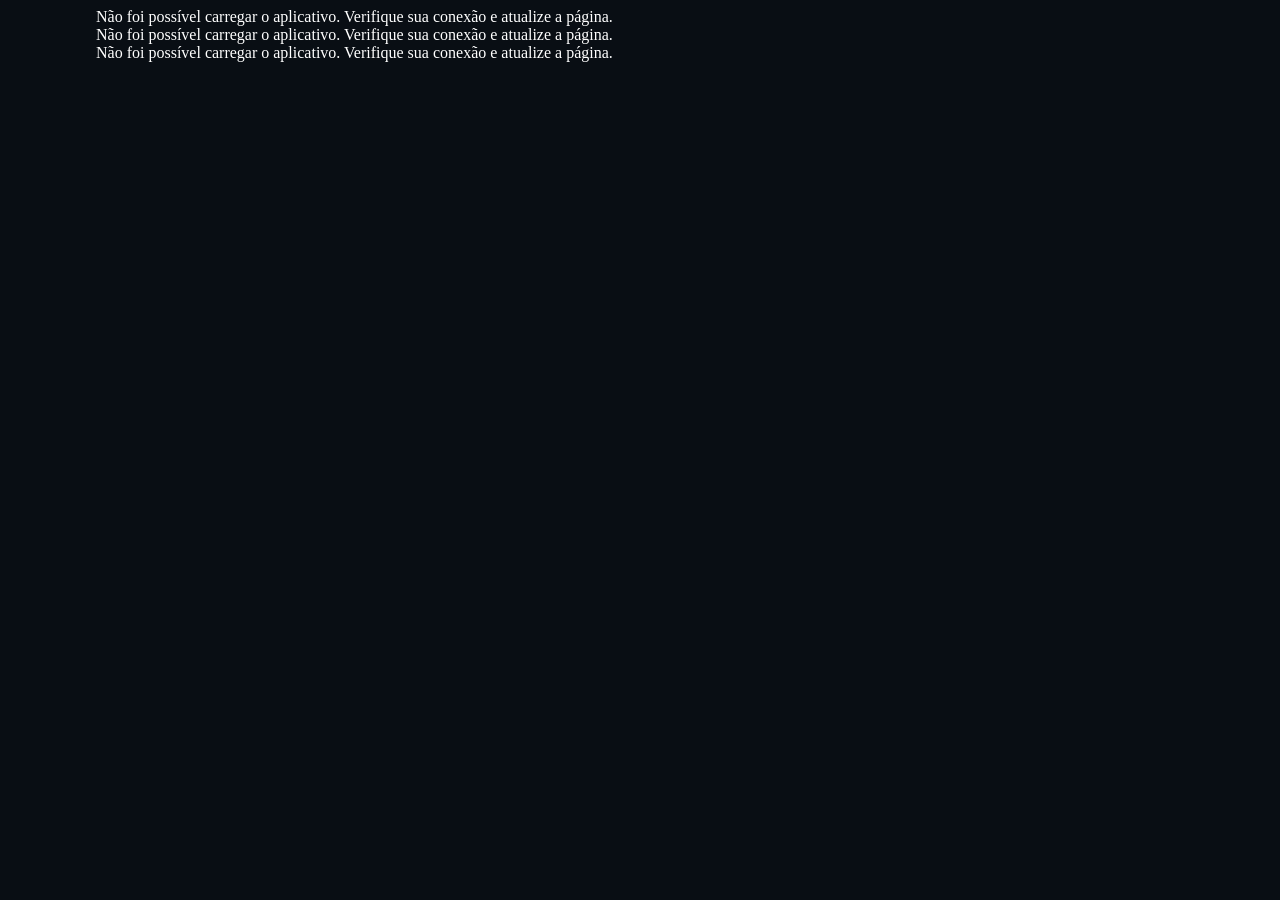
==== index.html @ ee55ecac "Torna opaca a barra de status do iOS" ====
<!doctype html>
<html lang="pt-BR">
<head>
<meta charset="utf-8">
<meta name="viewport" content="width=device-width,initial-scale=1,viewport-fit=cover">
<meta name="theme-color" content="#090e14">
<meta name="app-version" content="2.15.5">
<meta name="apple-mobile-web-app-capable" content="yes">
<meta name="apple-mobile-web-app-title" content="Meu dinheiro">
<meta name="apple-mobile-web-app-status-bar-style" content="black">
<meta name="mobile-web-app-capable" content="yes">
<link rel="manifest" href="./manifest.webmanifest">
<link rel="apple-touch-icon" sizes="180x180" href="./assets/app-icon.png">
<link rel="icon" type="image/png" sizes="180x180" href="./assets/app-icon.png">
<title>Meu dinheiro</title>
<link rel="stylesheet" href="./appearance.css?v=2.9.35">
<link rel="stylesheet" href="./manual-light-theme.css?v=2.9.27" id="manualLightTheme" disabled>
<link rel="stylesheet" href="./navigation.css?v=2.9.27">
<link rel="stylesheet" href="./mobile-navigation.css?v=2.9.30">

</head>
<body>

<header class="shell" id="appHeader"></header>

<main class="shell">
 <div class="banner" id="banner" hidden></div>

 <section class="view active" id="overview"></section>

 <section class="view" id="income"></section>

 <section class="view" id="transactions"></section>

 <div id="settingsProfile"></div>
</main>

<div class="update-installing-overlay" id="updateInstallingOverlay" hidden>
 <div class="update-installing-card">
  <span class="update-wallet-animation" aria-hidden="true">
   <svg viewBox="0 0 112 76" role="presentation">
    <defs><linearGradient id="walletBlue" x1="0" y1="0" x2="1" y2="1"><stop offset="0" stop-color="#347db9"/><stop offset="1" stop-color="#1c4268"/></linearGradient></defs>
    <path class="wallet-shadow" d="M16 27h76a8 8 0 0 1 8 8v25a8 8 0 0 1-8 8H20a8 8 0 0 1-8-8V35a8 8 0 0 1 4-8Z"/>
    <path class="wallet-body" d="M15 27.5h76a8 8 0 0 1 8 8v24a8 8 0 0 1-8 8H20a8 8 0 0 1-8-8v-24a8 8 0 0 1 3-8Z"/>
    <path class="wallet-flap" d="M14 31V21a7 7 0 0 1 7-7h59a7 7 0 0 1 7 7v6"/>
    <path class="wallet-pocket" d="M73 38h27v19H73a7 7 0 0 1-7-7v-5a7 7 0 0 1 7-7Z"/>
    <circle class="wallet-button" cx="80" cy="47.5" r="3"/>
    <g class="wallet-bill">
     <rect x="30" y="5" width="43" height="25" rx="4"/>
     <path d="M36 10h31M36 25h31"/>
     <circle cx="51.5" cy="17.5" r="6"/>
     <path d="M50 14.5c3-1 5 1 3 3-1 1-4 1-4 3 0 2 3 3 5 1"/>
    </g>
    <g class="wallet-coin"><circle cx="89" cy="13" r="8"/><path d="M87 10.5c3-1 5 1 3 3-1 1-4 1-4 3 0 2 3 2 5 1"/></g>
   </svg>
  </span>
  <strong id="updateInstallingTitle">Baixando atualização</strong>
  <p id="updateInstallingText">Preparando os arquivos da nova versão…</p>
  <div class="update-progress" role="progressbar" aria-label="Progresso da atualização" aria-valuemin="0" aria-valuemax="100" aria-valuenow="0">
   <span class="update-progress-fill" id="updateProgressFill"></span>
  </div>
  <div class="update-progress-meta"><span id="updateProgressLabel">Aguarde um instante</span><strong id="updateProgressPercent">0%</strong></div>
 </div>
</div>

<div class="update-overlay" id="updateOverlay" hidden>
 <section class="update-card" role="dialog" aria-modal="true" aria-labelledby="updateTitle" aria-describedby="updateDescription">
  <div class="update-card-top">
   <span class="update-status-pill"><i></i> Nova versão disponível</span>
   <span class="update-version-mark" aria-hidden="true">
    <svg viewBox="0 0 24 24" fill="none"><path d="M12 3v12m0 0 4-4m-4 4-4-4M5 17v3h14v-3" stroke="currentColor" stroke-width="1.8" stroke-linecap="round" stroke-linejoin="round"/></svg>
   </span>
  </div>
  <div class="update-card-copy">
   <h2 id="updateTitle">Tem novidade no Meu dinheiro!</h2>
   <p id="updateDescription">Uma nova versão está pronta para instalação.</p>
  </div>
  <div class="update-version-comparison">
   <div><small>Versão atual</small><strong id="updateCurrentVersion">v2.9.31</strong></div>
   <span aria-hidden="true">→</span>
   <div><small>Nova versão</small><strong id="updateNewVersion">v2.9.31</strong></div>
  </div>
  <div class="update-release-notes" id="updateReleaseNotes" aria-label="Novidades desta versão"></div>
  <button class="primary update-now-button" id="updateNowBtn" type="button">Atualizar agora</button>
  <button class="update-later-button" id="updateLaterBtn" type="button">Depois</button>
  <small class="update-data-note">Seus lançamentos e configurações serão preservados.</small>
 </section>
</div>

<div class="toast" id="toast" role="status"></div>

<div class="app-dialog-overlay" id="appDialogOverlay" hidden>
 <section class="app-dialog" role="dialog" aria-modal="true" aria-labelledby="appDialogTitle" aria-describedby="appDialogMessage">
  <h2 id="appDialogTitle">Aviso</h2>
  <p id="appDialogMessage"></p>
  <div class="app-dialog-actions" id="appDialogActions"></div>
 </section>
</div>


<script src="https://cdn.jsdelivr.net/npm/gsap@3.13.0/dist/gsap.min.js"></script>
<script>
(async function loadOverviewProfile(){
 const mobile=window.matchMedia('(max-width:979px), (hover:none) and (pointer:coarse)').matches;
 const profile=mobile?'mobile':'desktop';
 const overview=document.getElementById('overview');
 const headerTarget=document.getElementById('appHeader');
 const income=document.getElementById('income');
 const transactions=document.getElementById('transactions');
 try{
  const versionResponse=await fetch('./version.json?profile='+Date.now(),{cache:'no-store'});
  if(!versionResponse.ok)throw new Error('Não foi possível consultar as versões do aplicativo.');
  const release=await versionResponse.json();
  const indexVersion=document.querySelector('meta[name="app-version"]')?.content||'0.0.0';
  if(release.ready!==true||release.version!==indexVersion)throw new Error('As versões compartilhadas ainda estão sendo publicadas.');
  const sharedVersion=release.version;
  const profileVersion=release[profile]||sharedVersion;
  window.__overviewProfile=profile;
  window.__overviewVersion=profileVersion;
  const response=await fetch('./overview-'+profile+'.html?v='+encodeURIComponent(profileVersion),{cache:'no-store'});
  if(!response.ok)throw new Error('Não foi possível carregar as telas do perfil.');
  const profileHtml=await response.text();
  const overviewVersion=profileHtml.match(/<!--\s*overview-version:\s*([0-9.]+)\s*-->/i)?.[1]||'';
  if(overviewVersion!==profileVersion)throw new Error('A versão do HTML do perfil ainda está sendo publicada.');
  const profileTemplate=document.createElement('template');
  profileTemplate.innerHTML=profileHtml;
  const navigationFragment=profileTemplate.content.querySelector('[data-navigation-profile]');
  const headerFragment=profileTemplate.content.querySelector('[data-header-profile]');
  const overviewFragment=profileTemplate.content.querySelector('[data-overview]');
  const incomeFragment=profileTemplate.content.querySelector('[data-income-profile]');
  const settingsFragment=profileTemplate.content.querySelector('[data-settings-profile]');
  const transactionsFragment=profileTemplate.content.querySelector('[data-transactions-profile]');
  const entryFragment=profileTemplate.content.querySelector('[data-entry-profile]');
  const paymentScannerFragment=profileTemplate.content.querySelector('[data-payment-scanner-profile]');
  const settingsTarget=document.getElementById('settingsProfile');
  if(!navigationFragment||!headerFragment||!headerTarget||!overviewFragment||!incomeFragment||!settingsFragment||!transactionsFragment||!entryFragment||(profile==='mobile'&&!paymentScannerFragment)||(profile==='desktop'&&paymentScannerFragment)||!settingsTarget||!transactions)throw new Error('A estrutura das telas do perfil está incompleta.');
  document.body.insertAdjacentHTML('afterbegin',navigationFragment.innerHTML);
  headerTarget.innerHTML=headerFragment.innerHTML;
  overview.innerHTML=overviewFragment.outerHTML;
  income.innerHTML=incomeFragment.innerHTML;
  const profileTransactions=transactionsFragment.querySelector('#transactions');
  if(!profileTransactions)throw new Error('A tela de Despesas do perfil está incompleta.');
  transactions.innerHTML=profileTransactions.innerHTML;
  settingsTarget.replaceWith(...settingsFragment.childNodes);
  document.body.insertAdjacentHTML('beforeend',entryFragment.innerHTML);
  if(paymentScannerFragment)document.body.insertAdjacentHTML('beforeend',paymentScannerFragment.innerHTML);
  const stylesheet=document.createElement('link');
  stylesheet.rel='stylesheet';
  stylesheet.href='./overview-'+profile+'.css?v='+encodeURIComponent(profileVersion);
  await new Promise((resolve,reject)=>{
   stylesheet.onload=resolve;
   stylesheet.onerror=()=>reject(new Error('Não foi possível carregar o estilo do perfil.'));
   document.head.appendChild(stylesheet);
  });
  const navigationScript=document.createElement('script');
  navigationScript.src=profile==='mobile'?'./mobile-navigation.js?v='+encodeURIComponent(sharedVersion):'./navigation.js?v='+encodeURIComponent(sharedVersion);
  await new Promise((resolve,reject)=>{
   navigationScript.onload=resolve;
   navigationScript.onerror=()=>reject(new Error('Não foi possível iniciar a navegação do perfil.'));
   document.body.appendChild(navigationScript);
  });
  const profileQuery=window.matchMedia('(max-width:979px), (hover:none) and (pointer:coarse)');
  const reloadOnProfileChange=()=>{if(profileQuery.matches!==(profile==='mobile'))window.location.reload();};
  if(profileQuery.addEventListener)profileQuery.addEventListener('change',reloadOnProfileChange);
  else if(profileQuery.addListener)profileQuery.addListener(reloadOnProfileChange);
  const app=document.createElement('script');
  app.src='./app.js?v='+encodeURIComponent(sharedVersion);
  app.onerror=()=>{
   overview.textContent='Não foi possível iniciar o aplicativo. Atualize a página.';
   income.textContent='Não foi possível iniciar o aplicativo. Atualize a página.';
   transactions.textContent='Não foi possível iniciar o aplicativo. Atualize a página.';
  };
  document.body.appendChild(app);
 }catch(error){
  console.error(error);
  overview.textContent='Não foi possível carregar o aplicativo. Verifique sua conexão e atualize a página.';
  income.textContent='Não foi possível carregar o aplicativo. Verifique sua conexão e atualize a página.';
  transactions.textContent='Não foi possível carregar o aplicativo. Verifique sua conexão e atualize a página.';
 }
})();
</script>
</body>
</html>
---- appearance.css ----
/* Identidade visual global: variáveis, reset e recursos compartilhados. */
:root
{
 color-scheme:light dark;
 --bg:#f2f2f7;--card:#fff;--ink:#000;--mut:#8a8a8e;
 --sep:#e5e5ea;--fill:#e9e9ee;--segon:#fff;
 --blue:#007aff;--green:#34c759;--red:#ff3b30;
 --shadow:0 1px 2px rgba(0,0,0,.04),0 8px 28px rgba(0,0,0,.05);--mobile-nav-surface:#e9eff6
}
@media(prefers-color-scheme:dark){:root
{
  --bg:#000;--card:#1c1c1e;--ink:#fff;--mut:#98989f;
  --sep:#38383a;--fill:#2c2c2e;--segon:#636366;
  --blue:#0a84ff;--green:#30d158;--red:#ff453a;--shadow:none;--mobile-nav-surface:#252f3d
 }
}
:root[data-theme="dark"]
{
 color-scheme:dark;
 --bg:#000;--card:#1c1c1e;--ink:#fff;--mut:#98989f;
 --sep:#38383a;--fill:#2c2c2e;--segon:#636366;
 --blue:#0a84ff;--green:#30d158;--red:#ff453a;--shadow:none;--mobile-nav-surface:#252f3d
}
*
{box-sizing:border-box;-webkit-tap-highlight-color:transparent}
[hidden]
{display:none!important}
button,input
{font:inherit;color:inherit}
button
{cursor:pointer;border:0;background:none;padding:0}

@keyframes appear{from{opacity:.5;transform:translateY(4px)}to{opacity:1;transform:none}}:root
{
 color-scheme:dark;
 --bg:#090e14;
 --card:#121b26;
 --ink:#f3f7fc;
 --mut:#91a0b1;
 --sep:rgba(165,188,214,.13);
 --fill:#182432;
 --segon:#263649;
 --blue:#63aaff;
 --green:#43d6a0;
 --red:#ff727b;
 --gold:#f3bd5b;
 --shadow:0 16px 42px rgba(0,0,0,.25);
}
html
{background:var(--bg);scroll-behavior:smooth}
:root
{
 --safe-area-top:env(safe-area-inset-top,0px);
 --safe-area-right:env(safe-area-inset-right,0px);
 --safe-area-bottom:env(safe-area-inset-bottom,0px);
 --safe-area-left:env(safe-area-inset-left,0px);
}

@keyframes update-card-in{from{opacity:0;transform:translateY(12px) scale(.985)}to{opacity:1;transform:translateY(0) scale(1)}
}
@keyframes wallet-bill-move{0%, 100%{transform:translate(0,0) rotate(-3deg)}45%{transform:translate(9px,8px) rotate(5deg)}70%{transform:translate(3px,3px) rotate(0)}}
@keyframes wallet-coin-bounce{0%, 100%{transform:translateY(0) rotate(0)}45%{transform:translateY(-5px) rotate(16deg)}70%{transform:translateY(1px) rotate(-8deg)}}@media (prefers-color-scheme: light){:root[data-theme="system"]
{
  color-scheme:light;
  --bg:#f3f6fa;--card:#ffffff;--ink:#172334;--mut:#68788b;
  --sep:rgba(48,70,96,.14);--fill:#e8edf3;--segon:#ffffff;
  --blue:#176fc1;--green:#16865f;--red:#d83e4d;--gold:#a96b08;
  --shadow:0 12px 30px rgba(31,55,82,.09);
 }
:root[data-theme="system"]
{background:var(--bg)}
}
@keyframes status-sync-spin{to{transform:rotate(360deg)}}@keyframes refresh-button-spin{to{transform:rotate(360deg)}}
@keyframes expensesSheetRise{
 from{transform:translateY(100%);opacity:.82}
 to{transform:translateY(0);opacity:1}
}
---- manual-light-theme.css ----
:root{
  color-scheme:light;
  --bg:#f3f6fa;--card:#ffffff;--ink:#172334;--mut:#68788b;
  --sep:rgba(48,70,96,.14);--fill:#e8edf3;--segon:#ffffff;
  --blue:#176fc1;--green:#16865f;--red:#d83e4d;--gold:#a96b08;
  --shadow:0 12px 30px rgba(31,55,82,.09);
 }html{background:var(--bg)}body{background:radial-gradient(ellipse at 14% -8%,rgba(47,111,183,.08),transparent 38rem),radial-gradient(ellipse at 94% 5%,rgba(48,112,135,.045),transparent 30rem),var(--bg);color:var(--ink)}.status{background:rgba(30,65,100,.035)}.icon{background:#e7eff8;color:#176fc1}.card, .analytics-card, .overview-essentials .analytics-card{background:linear-gradient(145deg,#fff,#f9fbfd);border-color:rgba(48,70,96,.12);box-shadow:var(--shadow)}.months{background:rgba(255,255,255,.72);border-color:var(--sep)}.months button{background:#e8eff7;color:#176fc1}.summary{background:radial-gradient(circle at 93% 5%,rgba(82,157,240,.12),transparent 16rem),linear-gradient(135deg,#e7f2ff 0%,#dceafa 54%,#eaf2fb 100%);border-color:rgba(66,132,199,.24);box-shadow:0 14px 34px rgba(37,83,130,.12),inset 0 1px rgba(255,255,255,.8)}.eyebrow{color:#3979b7}.summary-topline small{color:#526d89}.balance-period{background:rgba(255,255,255,.58);border-color:rgba(75,124,173,.2);color:#45617e;box-shadow:inset 0 1px rgba(255,255,255,.8),0 4px 14px rgba(40,76,113,.06)}.calendar-mark{color:#397bb9;background:rgba(255,255,255,.65);border-color:rgba(75,124,173,.18)}.balance-period-text small{color:#6484a5}.balance-period-text strong{color:#294866}#balance{color:#173653;text-shadow:none}#balance.neg{color:#c43c4b}.balance-caption, .trio small{color:#607b98}.trio{border-color:rgba(62,105,148,.2)}.quick-row span, .month-note{color:#687b90}.seg{background:#e8edf3;border-color:rgba(48,70,96,.12)}.seg button{color:#62758a}.seg button.on{color:#1e4e7d;background:#fff;box-shadow:inset 0 0 0 1px rgba(45,87,130,.1),0 2px 7px rgba(31,55,82,.1)}.category-pill{background:#e9f0f7;color:#536d87}#expenseCategory option{background:#fff;color:#172334}.transaction-count strong{color:#203b58}.transaction-count span{color:#718196}.priority-count{background:rgba(195,133,31,.08);border-color:rgba(169,107,8,.2);color:#94600c}.row{background:linear-gradient(110deg,#fff,#f8fafc);border-color:rgba(48,70,96,.13);box-shadow:0 4px 13px rgba(31,55,82,.07)}.row.important{background:linear-gradient(105deg,rgba(255,239,208,.85),#fff 65%);border-color:rgba(169,107,8,.3)}.check{border-color:#9aa9b8;background:#fff}.t, .amt, .ranking-item-top>strong, .progress-values strong, .compare-label strong, .quick-indicators strong{color:#20364d}.row.done .t{color:#78899a}.s, .empty small, .analytics-empty, .history-month small{color:#718196}.amt{background:#edf2f7;border-color:rgba(48,70,96,.12)}.amt.pos{color:#147a57;background:rgba(22,134,95,.08);border-color:rgba(22,134,95,.18)}.empty{color:#65778b;border-color:rgba(48,70,96,.2);background:rgba(255,255,255,.72)}.banner{background:rgba(216,62,77,.08);border-color:rgba(216,62,77,.18);color:#b93645}.settings-card input{background:#f0f3f7;color:#172334;border-color:rgba(48,70,96,.16)}.settings-card input:focus{border-color:rgba(23,111,193,.55);box-shadow:0 0 0 3px rgba(23,111,193,.1)}.sheet{background:#f3f6fa;border-color:rgba(48,70,96,.14);box-shadow:0 -14px 44px rgba(31,55,82,.18)}.sheet-head h2{color:#20364d}.group{background:#fff;border-color:rgba(48,70,96,.13)}.cell input{color:#172334}.important-toggle{background:#fff4df;color:#87580c}.danger{background:#fff1f2;border-color:rgba(216,62,77,.18)}.toast{background:rgba(35,51,69,.96);color:#fff}.analytics-heading h3, .analytics-title-row h3, .overview-essentials .analytics-title-row h3{color:#20364d}.analytics-title-row>span, .overview-essentials .analytics-title-row>span{color:#73869b}.ranking-position{background:#e9f0f7;color:#52769a}.ranking-name{color:#52677e}.ranking-track, .progress-track, .compare-track{background:rgba(48,70,96,.1)}.progress-values small, .compare-label span, .quick-indicators span, .history-legend span{color:#6d8095}.quick-indicators>div{background:#f2f6fa;border-color:rgba(48,70,96,.1)}.monthly-history{border-color:rgba(48,70,96,.12)}.monthly-history::before{background:repeating-linear-gradient(to bottom,rgba(85,112,140,.13) 0,rgba(85,112,140,.13) 1px,transparent 1px,transparent 48px)}.history-month.current small{color:#294d70}.sidebar-brand-copy strong{color:#20364d}.sidebar-brand-copy small, .sidebar-footer{color:#71849a}.sidebar-footer{border-color:rgba(48,70,96,.12)}.transaction-search, #transactions .transaction-search{background:rgba(255,255,255,.96);border-color:rgba(48,105,160,.2);color:#5d7894;box-shadow:0 7px 20px rgba(31,55,82,.09)}.transaction-search>span, #transactions .transaction-search>span{color:#397dbb}.transaction-search input{color:#20364d}.transaction-search input::placeholder, #transactions .transaction-search input::placeholder{color:#8495a7}.transaction-search button{color:#617a94}.transaction-search button{background:rgba(48,70,96,.07)}.detail-filters button{background:#fff;border-color:rgba(48,70,96,.14);color:#63788e}.detail-filters button.active{color:#205b91;border-color:rgba(23,111,193,.25);background:rgba(23,111,193,.08)}.forecast-row span, .budget-input-label, .budget-feedback, .previous-month-main span, .previous-month-values small, .previous-month-note{color:#687e94}.forecast-row strong, .previous-month-values strong{color:#29435e}.forecast-final{background:rgba(52,130,204,.07);border-color:rgba(52,130,204,.15)}.forecast-final span{color:#526f8b}.budget-input-row{background:#f1f5f9;border-color:rgba(48,70,96,.14)}.budget-input-row>span, .budget-input-row input{color:#29435e}.budget-progress-track{background:rgba(48,70,96,.1)}.budget-local-note{color:#8494a5}.previous-month-values>div{background:#f1f5f9}.last-sync-line strong{color:#526b84}.balance-period-text strong{color:#294866}.income-month-summary{background:radial-gradient(circle at 100% 0,rgba(57,190,147,.09),transparent 19rem),linear-gradient(115deg,#e2f5ee,#e8f5f2 58%,#edf5f7);border-color:rgba(35,150,112,.2);box-shadow:0 10px 26px rgba(31,80,67,.08)}.income-summary-main small{color:#21845f}.income-summary-main>strong{color:#204b3e}.income-summary-main>span, .income-summary-side span{color:#648879}.income-summary-side strong{color:#315d4e}.income-summary-side>div:first-child strong, .income-list-total strong{color:#16865f}.income-list-total span{color:#718b82}.income-list .row{border-left-color:rgba(22,134,95,.28)}.delete-pending-note{background:rgba(216,62,77,.07);border-color:rgba(216,62,77,.2);color:#b93645}.danger.marked{color:#b93645;background:rgba(216,62,77,.08);border-color:rgba(216,62,77,.24)}.history-card{background:linear-gradient(145deg,#fff,#f8fafc)}.history-card .analytics-title-row>span{background:rgba(48,124,207,.06);border-color:rgba(48,124,207,.16);color:#52789e}.history-legend span{color:#6b8095}.history-legend i{box-shadow:0 0 0 3px rgba(48,70,96,.05)}.history-month.current small::after{background:#397fc0}.payment-scanner-card{background:#fff;color:#172334}.payment-scanner-head button{color:#176fc1}.payment-scanner-status{color:#536b84}.payment-scanner-hint{color:#71869a}.payment-code{background:#edf2f7;color:#172334}.document-item{background:rgba(48,70,96,.025)}.document-item a{color:#176fc1}.category-icon.cat-streaming{color:#7755b7}.category-icon.cat-fuel{color:#16865f}.category-icon.cat-market{color:#98600b}.category-icon.cat-food{color:#b65c32}.category-icon.cat-home{color:#2875b5}.category-icon.cat-health{color:#c04e70}.category-icon.cat-transport{color:#247d91}.category-icon.cat-education{color:#7751a8}.category-icon.cat-leisure{color:#946c13}.category-icon.cat-shopping{color:#ad4d83}.category-icon.cat-services{color:#526b84}.category-icon.cat-subscriptions{color:#4268b2}.category-icon.cat-taxes{color:#87602d}.category-icon.cat-other{color:#64778c}.category-icon.cat-income{color:#16865f}body{color:#172334}.sidebar-footer, .sidebar-brand-copy strong{color:#52677e}.sidebar-brand-copy small{color:#8493a3}#transactions .list .row, #income .income-list .row{color:#20364d!important;background:linear-gradient(110deg,#fff,#f8fafc)!important;border:1px solid rgba(48,70,96,.14)!important;box-shadow:0 4px 13px rgba(31,55,82,.07)!important}#transactions .list .row.important{background:linear-gradient(105deg,#fff5e5,#fff 72%)!important;border-color:rgba(169,107,8,.3)!important;border-left:3px solid #b77a16!important}#income .income-list .row.important{background:linear-gradient(105deg,#eaf8f1,#fff 72%)!important;border-left:3px solid #16865f!important}#transactions .list .row .t, #income .income-list .row .t{color:#20364d!important}#transactions .list .row .s, #income .income-list .row .s{color:#718196!important}#transactions .list .row .amt, #income .income-list .row .amt{color:#20364d!important;background:#edf2f7!important;border:1px solid rgba(48,70,96,.12)!important;border-radius:10px}#transactions .list .row .amt.pos, #income .income-list .row .amt.pos{color:#147a57!important;background:#eaf6ef!important;border-color:rgba(22,134,95,.18)!important}#transactions .list .row .check, #income .income-list .row .check{background:#fff!important;border-color:#9aa9b8!important}#transactions .list .row .check.on, #income .income-list .row .check.on{background:#16865f!important;border-color:#16865f!important}#transactions .filter-toggle{color:#35516d!important;background:#eaf0f6!important;border:1px solid rgba(48,70,96,.14)!important;box-shadow:0 2px 7px rgba(31,55,82,.06)!important}#transactions .filter-toggle .filter-toggle-icon, #transactions .filter-toggle .filter-chevron{color:#3979b7!important}#transactions .filter-summary{color:#718196!important}#transactions .advanced-filters{color:#344b63!important;background:#fff!important;border:1px solid rgba(48,70,96,.14)!important;box-shadow:0 8px 22px rgba(31,55,82,.07)!important}#transactions .advanced-filter-group>strong{color:#344b63!important}#transactions .advanced-filter-options button, #transactions .detail-filters button{color:#61758a!important;background:#f2f6fa!important;border:1px solid rgba(48,70,96,.13)!important}#transactions .advanced-filter-options button.active, #transactions .detail-filters button.active{color:#205b91!important;background:#e8f2fc!important;border-color:rgba(23,111,193,.28)!important}#transactions .important-filter-option{color:#94600c!important;background:#fff6e7!important;border-color:rgba(169,107,8,.2)!important}.category-icon{background:#edf2f7!important}.category-icon.cat-streaming{color:#7755b7!important;background:#f0eafd!important}.category-icon.cat-fuel{color:#16865f!important;background:#e8f6ef!important}.category-icon.cat-market{color:#98600b!important;background:#fff4df!important}.category-icon.cat-food{color:#b65c32!important;background:#fff0e8!important}.category-icon.cat-home{color:#2875b5!important;background:#eaf3fc!important}.category-icon.cat-health{color:#c04e70!important;background:#fcecf1!important}.category-icon.cat-transport{color:#247d91!important;background:#e8f5f7!important}.category-icon.cat-education{color:#7751a8!important;background:#f1ebfa!important}.category-icon.cat-leisure{color:#946c13!important;background:#fbf4e5!important}.category-icon.cat-shopping{color:#ad4d83!important;background:#faedf4!important}.category-icon.cat-services{color:#526b84!important;background:#edf2f7!important}.category-icon.cat-subscriptions{color:#4268b2!important;background:#edf1fb!important}.category-icon.cat-taxes{color:#87602d!important;background:#f6f0e7!important}.category-icon.cat-other{color:#64778c!important;background:#edf1f5!important}.category-icon.cat-income{color:#16865f!important;background:#e8f6ef!important}.transaction-search, #transactions .transaction-search{background:#fff!important;color:#526b84!important;border-color:rgba(48,105,160,.2)!important;box-shadow:0 5px 15px rgba(31,55,82,.07)!important}#transactions .months{background:rgba(255,255,255,.82)!important;border:1px solid rgba(48,70,96,.12)!important}.settings-card, .payment-panel, .documents-panel{color:#20364d}.settings-card input, .settings-card select, .settings-card textarea{color:#172334;background:#f0f3f7}.settings-card input::placeholder{color:#8493a3}.settings-action{color:#29435e!important;background:#edf2f7!important}.pdf-export-panel{background:#f1f6fb!important}.income-summary-forecast span{color:#648879!important}.income-summary-forecast strong{color:#204b3e!important}
 @media(max-width:979px){#transactions .filter-toggle{background:#eaf0f6!important;color:#35516d!important}}.months{
 border-radius:15px!important;
 overflow:hidden;
}.update-overlay{background:rgba(28,43,59,.32)!important;-webkit-backdrop-filter:blur(12px)!important;backdrop-filter:blur(12px)!important}.update-card{background:linear-gradient(155deg,#fff 0%,#f7faff 100%)!important;border-color:#dce6f0!important;box-shadow:0 24px 70px rgba(31,55,82,.2),inset 0 1px #fff!important;color:#1d2b3a!important}.update-card-copy h2{color:#1d2b3a!important}.update-card-copy p{color:#68798b!important}.update-version-comparison{background:#f1f5f9!important;border-color:#dfe7ef!important}.update-version-comparison small{color:#748397!important}.update-version-comparison strong{color:#26384b!important}.update-version-comparison>span{color:#8292a4!important}.update-release-notes{color:#536579!important}.update-release-list li::marker{color:#2478bd}.update-later-button{color:#64758a!important}.update-data-note{color:#7d8b9b!important}.update-installing-overlay{background:rgba(28,43,59,.38)!important;-webkit-backdrop-filter:blur(12px)!important;backdrop-filter:blur(12px)!important}.update-installing-card{background:linear-gradient(155deg,#fff,#f5f8fc)!important;border-color:#dce6f0!important;box-shadow:0 22px 60px rgba(31,55,82,.2)!important;color:#1d2b3a!important}.update-installing-card p, .update-progress-meta{color:#718196!important}.update-progress{background:#e8eef5!important;border-color:#dce5ef!important}.settings-detail-screen .app-update-current-line{color:#718196!important}.settings-detail-screen .app-update-current-line strong{color:#26384b!important}
---- navigation.css ----
/* Barra Prism — estilos visuais fiéis ao código de referência. */
@media(max-width:979px), (hover:none) and (pointer:coarse){
 :root{
  --glass-track:rgba(255,255,255,.11);
  --glass-border:rgba(255,255,255,.24);
  --pill-dark:#0a0c10;
 }
 :root[data-theme="dark"]{
  --glass-track:rgba(255,255,255,.11);
  --glass-border:rgba(255,255,255,.24);
  --pill-dark:#0a0c10;
 }
 :root[data-theme="light"]{
  --glass-track:rgba(255,255,255,.72);
  --glass-border:rgba(255,255,255,.92);
  --pill-dark:#11141c;
 }
 @media(prefers-color-scheme:light){
  :root:not([data-theme="dark"]):not([data-theme="light"]){
   --glass-track:rgba(255,255,255,.72);
   --glass-border:rgba(255,255,255,.92);
   --pill-dark:#11141c;
  }
 }
 /* O invólucro mantém o posicionamento inferior próprio do aplicativo. */
 .sidebar-brand,.sidebar-footer{display:none!important}
 .app-sidebar{
  position:fixed;z-index:120;left:50%;right:auto;top:auto;
  bottom:calc(2px + env(safe-area-inset-bottom,0px));
  width:min(calc(100% - 24px),440px);height:auto;min-height:0;max-height:none;
  margin:0;padding:0;transform:translateX(-50%);overflow:visible;display:block;
  border:0;border-radius:0;background:transparent;box-shadow:none;
 }
 /* Cápsula externa: mesmas medidas, transparência e acabamento da referência. */
 .app-sidebar .app-nav.prism-bar{
  position:relative;left:auto;right:auto;top:auto;
  display:flex;flex-direction:row;align-items:center;justify-content:space-between;gap:6px;
  width:min(100%,400px);height:auto;min-height:0;margin:0 auto;padding:8px;
  overflow:visible;border:1px solid var(--glass-border);border-radius:999px;
  background:var(--glass-track);
  -webkit-backdrop-filter:blur(18px) saturate(160%);backdrop-filter:blur(18px) saturate(160%);
  box-shadow:0 16px 34px rgba(0,0,0,.36),inset 0 1px 0 rgba(255,255,255,.35);
 }
 /* Botões, ícones, rótulos e estado ativo reproduzem o CSS enviado. */
 .app-sidebar .app-nav button.prism-tab[data-view]{
  position:relative;z-index:1;flex:1 1 auto;min-width:48px;width:auto;height:58px;min-height:58px;
  padding:0 12px;border:0;border-radius:999px;background:transparent;color:var(--ink);
  font:inherit;font-size:.85rem;font-weight:600;display:inline-flex;align-items:center;justify-content:center;
  gap:8px;cursor:pointer;white-space:nowrap;-webkit-tap-highlight-color:transparent;
  transition:flex-grow .42s cubic-bezier(.22,1.25,.36,1),padding .38s cubic-bezier(.22,1.25,.36,1),color .25s ease,transform .25s cubic-bezier(.3,1.5,.5,1);
 }
 .app-sidebar .app-nav button.prism-tab[data-view]:active{transform:scale(.95)}
 .app-sidebar .app-nav button.prism-tab[data-view] .ico{
  width:22px;height:22px;flex:none;fill:none;stroke:currentColor;stroke-width:1.95;
  stroke-linecap:round;stroke-linejoin:round;
 }
 .app-sidebar .app-nav .prism-label{
  display:block;max-width:0;opacity:0;overflow:hidden;
  transition:max-width .42s cubic-bezier(.22,1.25,.36,1),opacity .28s ease .06s;
 }
 .app-sidebar .app-nav button.prism-tab[data-view][aria-current="true"]{
  flex-grow:1.45;padding:0 18px;color:#fff;background:var(--pill-dark);
  box-shadow:0 8px 20px rgba(0,0,0,.42);
 }
 .app-sidebar .app-nav button.prism-tab[data-view][aria-current="true"]::before{
  content:"";position:absolute;inset:-2px;z-index:-1;border-radius:inherit;
  background:conic-gradient(from 140deg,#38bdf8,#818cf8,#f472b6,#fb923c,#34d399,#38bdf8);
  filter:blur(5px);opacity:.88;animation:prismGlowIn .36s cubic-bezier(.22,1.25,.36,1);
 }
 .app-sidebar .app-nav button.prism-tab[data-view][aria-current="true"]::after{
  content:"";position:absolute;inset:0;z-index:-1;border-radius:inherit;background:var(--pill-dark);
 }
 .app-sidebar .app-nav button.prism-tab[data-view][aria-current="true"] .prism-label{max-width:110px;opacity:1}
 /* Ações rápidas existentes ficam fora do fluxo da cápsula. */
 .app-sidebar .app-nav .quick-add-button{top:-68px;right:4px}
 .app-sidebar .app-nav .quick-add-menu{bottom:calc(100% + 80px)}
}
@keyframes prismGlowIn{from{opacity:0;transform:scale(.9)}to{opacity:.88;transform:scale(1)}}

/* Preserva a navegação lateral desktop já existente no aplicativo. */
.app-sidebar .app-nav button.prism-tab[data-view] .ico{width:22px;height:22px;flex:none;fill:none;stroke:currentColor;stroke-width:1.7;stroke-linecap:round;stroke-linejoin:round}
.app-sidebar .app-nav .prism-label{display:block}
@media(min-width:980px) and (max-width:1099px){.app-sidebar .app-nav .prism-label{display:none}}

/* Estilos originais das ações rápidas do Gastos, sem alterar seus comandos. */
@media(max-width:979px), (hover:none) and (pointer:coarse){
 .app-sidebar .app-nav .quick-add-button{
  position:absolute;right:4px;top:-68px;z-index:4;display:grid;place-items:center;
  width:54px;height:54px;min-height:54px;padding:0;border:0;border-radius:50%;
  cursor:pointer;color:#fff;background:linear-gradient(135deg,#6f5bff,#c04dff);
  box-shadow:0 8px 18px rgba(111,91,255,.45);
  transition:transform .3s cubic-bezier(.3,1.5,.5,1),opacity .2s;
 }
 .app-sidebar .app-nav .quick-add-button:active{transform:scale(.92)}
 .app-sidebar .app-nav .quick-add-button:disabled{transform:scale(.3);opacity:0;pointer-events:none}
 .app-sidebar .app-nav .quick-add-button:focus-visible{outline:2px solid var(--ink);outline-offset:3px}
 .app-sidebar .app-nav .quick-add-button svg{transition:transform .3s cubic-bezier(.3,1.5,.5,1)}
 .app-sidebar .app-nav .quick-add-button[aria-expanded="true"] svg{transform:rotate(45deg)}
 .quick-add-scrim{position:fixed;inset:0;z-index:119;background:rgba(0,0,0,.4);opacity:0;pointer-events:none;transition:opacity .25s}
 .quick-add-scrim.open{opacity:1;pointer-events:auto}
 .app-sidebar .app-nav .quick-add-menu{position:absolute;right:9px;bottom:calc(100% + 80px);z-index:5;margin:0;padding:0;list-style:none;display:flex;flex-direction:column;align-items:flex-end;gap:12px}
 .quick-add-option{display:flex;align-items:center;gap:10px;padding:0;border:0;background:none;cursor:pointer;font:inherit;color:var(--ink);opacity:0;transform:translateY(18px) scale(.85);transform-origin:right bottom;transition:opacity .2s,transform .3s cubic-bezier(.3,1.5,.5,1)}
 .app-sidebar .app-nav .quick-add-menu.open .quick-add-option{opacity:1;transform:none;transition-delay:calc(var(--i,0) * 55ms)}
 .app-sidebar .app-nav .quick-add-menu li:nth-child(1) .quick-add-option{--i:2}
 .app-sidebar .app-nav .quick-add-menu li:nth-child(2) .quick-add-option{--i:1}
 .app-sidebar .app-nav .quick-add-menu li:nth-child(3) .quick-add-option{--i:0}
 .quick-add-option b{font-weight:600;font-size:.875rem;background:var(--card);padding:8px 14px;border-radius:999px;box-shadow:0 4px 12px rgba(0,0,0,.22)}
 .quick-add-option i{width:46px;height:46px;border-radius:50%;background:var(--card);display:grid;place-items:center;box-shadow:0 4px 12px rgba(0,0,0,.22);font-style:normal}
 .quick-add-option svg{width:22px;height:22px;fill:none;stroke:var(--blue);stroke-width:1.9;stroke-linecap:round;stroke-linejoin:round}
}
@media(min-width:980px) and (hover:hover) and (pointer:fine){.quick-add-button,.quick-add-menu,.quick-add-scrim{display:none!important}}
@media(prefers-reduced-motion:reduce){
 .app-sidebar .app-nav button.prism-tab[data-view],.app-sidebar .app-nav .prism-label,
 .app-sidebar .app-nav button.prism-tab[data-view][aria-current="true"]::before,
 .quick-add-button,.quick-add-button svg,.quick-add-option,.quick-add-scrim{transition:none!important;animation:none!important}
}
/* Navegação lateral desktop: expansão ao hover e recorte móvel do item ativo. */
@media(min-width:980px) and (hover:hover) and (pointer:fine){
 .app-sidebar{
  position:fixed;z-index:120;left:-178px;top:16px;bottom:16px;
  width:232px;height:auto;margin:0;padding:0;overflow:visible;
  transition:left .32s cubic-bezier(.2,.8,.2,1);
 }
 .app-sidebar:hover,.app-sidebar:focus-within{left:16px}
 .desktop-nav-shape{position:absolute;inset:0;width:232px;height:100%;overflow:visible;filter:drop-shadow(0 8px 28px rgba(0,0,0,.28));pointer-events:none}
 .desktop-nav-shape path{fill:var(--card)}
 .sidebar-brand{position:relative;z-index:1;justify-content:flex-start;min-height:62px;padding:10px 18px 0 28px}
 .sidebar-brand .brand-mark{width:38px;height:38px;min-width:38px}
 .sidebar-brand-copy{display:flex!important}
 .app-sidebar .app-nav.prism-bar{
  position:absolute;z-index:1;left:0;right:0;top:82px;bottom:68px;
  display:flex;flex-direction:column;align-items:stretch;justify-content:flex-start;gap:4px;
  width:232px;height:auto;margin:0;padding:0 0 12px;overflow:visible;
  border:0;border-radius:0;background:transparent;box-shadow:none;backdrop-filter:none;-webkit-backdrop-filter:none;
 }
 .app-sidebar .app-nav button.prism-tab[data-view]{
  position:relative;z-index:2;display:flex;flex:0 0 52px;align-items:center;justify-content:flex-start;
  gap:14px;width:calc(100% - 28px);height:52px;min-height:52px;margin:0 14px;padding:0 14px;
  border:0;border-radius:12px;background:transparent;color:#8fa4b9;
  font:inherit;font-size:14px;font-weight:550;text-align:left;white-space:nowrap;
  transition:color .2s,transform .2s;
 }
 .app-sidebar .app-nav button.prism-tab[data-view]:hover{color:var(--ink)}
 .app-sidebar .app-nav button.prism-tab[data-view] .ico{width:22px;height:22px;flex:none;opacity:1;stroke:currentColor;stroke-width:1.7;transition:opacity .2s,transform .2s}
 .app-sidebar .app-nav .prism-label{display:block;max-width:none;opacity:1;overflow:visible;transition:transform .35s cubic-bezier(.3,1.3,.5,1),color .2s}
 .app-sidebar .app-nav button.prism-tab[data-view][aria-current="true"]{color:var(--ink);font-weight:750;background:transparent;box-shadow:none;padding:0 14px}
 .app-sidebar .app-nav button.prism-tab[data-view][aria-current="true"] .ico{opacity:0}
 .app-sidebar .app-nav button.prism-tab[data-view][aria-current="true"] .prism-label{transform:translateX(-36px)}
 .desktop-nav-pill{
  position:absolute;z-index:3;left:0;top:0;width:54px;height:54px;border-radius:50%;
  display:grid;place-items:center;background:var(--card);pointer-events:none;
  box-shadow:0 6px 16px rgba(0,0,0,.24);transition:none;
 }
 .desktop-nav-pill .ico{width:28px;height:28px;stroke:#63aaff;stroke-width:1.8;fill:none}
 .app-sidebar .quick-add-button,.app-sidebar .quick-add-menu{display:none!important}
 .sidebar-footer{position:absolute;z-index:1;left:18px;right:18px;bottom:16px;display:flex;align-items:flex-start;flex-direction:column;gap:8px;padding-top:12px}
}
@media(prefers-reduced-motion:reduce){
 .app-sidebar{transition:none!important}
 .app-sidebar .app-nav button.prism-tab[data-view],.app-sidebar .app-nav .prism-label{transition:none!important}
}

/* Recolhe o espaço reservado ao menu lateral quando ele está minimizado. */
@media(min-width:980px) and (hover:hover) and (pointer:fine){
 body:not(.settings-detail-open){padding-left:88px!important}
 body:has(.app-sidebar:hover):not(.settings-detail-open),
 body:has(.app-sidebar:focus-within):not(.settings-detail-open){padding-left:272px!important}
}


/* Prioriza a barra inferior em celulares, mesmo quando o dispositivo reporta largura/tipo de ponteiro incomum. */
@media(max-width:979px), (hover:none) and (pointer:coarse){
 .app-sidebar{
  position:fixed!important;z-index:120!important;
  left:50%!important;right:auto!important;top:auto!important;
  bottom:calc(2px + env(safe-area-inset-bottom,0px))!important;
  width:min(calc(100% - 24px),440px)!important;
  height:auto!important;min-height:0!important;max-height:none!important;
  margin:0!important;padding:0!important;
  transform:translateX(-50%)!important;
  overflow:visible!important;display:block!important;
  border:0!important;border-radius:0!important;
  background:transparent!important;box-shadow:none!important;
 }
 .app-sidebar .app-nav.prism-bar{
  position:relative!important;left:auto!important;right:auto!important;top:auto!important;bottom:auto!important;
  display:flex!important;flex-direction:row!important;align-items:center!important;justify-content:space-between!important;
  width:min(100%,400px)!important;height:auto!important;min-height:0!important;
  margin:0 auto!important;padding:8px!important;overflow:visible!important;
 }
}


/* A largura física do aparelho prevalece sobre breakpoints de desktop em viewport móvel ampliado. */
@media(max-device-width:767px){
 .app-sidebar{
  position:fixed!important;z-index:120!important;left:50%!important;right:auto!important;
  top:auto!important;bottom:calc(2px + env(safe-area-inset-bottom,0px))!important;
  width:min(calc(100% - 24px),440px)!important;height:auto!important;min-height:0!important;
  max-height:none!important;margin:0!important;padding:0!important;
  transform:translateX(-50%)!important;overflow:visible!important;display:block!important;
  border:0!important;border-radius:0!important;background:transparent!important;box-shadow:none!important;
 }
 .app-sidebar .app-nav.prism-bar{
  position:relative!important;left:auto!important;right:auto!important;top:auto!important;bottom:auto!important;
  display:flex!important;flex-direction:row!important;align-items:center!important;justify-content:space-between!important;
  width:min(100%,400px)!important;height:auto!important;min-height:0!important;
  margin:0 auto!important;padding:8px!important;overflow:visible!important;
  border-radius:999px!important;
 }
 .app-sidebar .app-nav button.prism-tab[data-view]{
  display:inline-flex!important;flex:1 1 auto!important;width:auto!important;
  height:58px!important;min-height:58px!important;margin:0!important;
 }
 .app-sidebar .app-nav .quick-add-button{display:grid!important}
 .sidebar-brand,.sidebar-footer{display:none!important}
}


/* Navegação compartilhada: layout inferior em celulares, sem coluna lateral residual. */
@media(max-width:979px), (max-device-width:767px), (hover:none) and (pointer:coarse){
 html,body{margin-left:0!important;padding-left:0!important}
 body{width:100%!important;max-width:100%!important;overflow-x:hidden!important}
 .app-sidebar{
  position:fixed!important;z-index:120!important;
  left:50%!important;right:auto!important;top:auto!important;
  bottom:calc(2px + env(safe-area-inset-bottom,0px))!important;
  width:min(calc(100% - 24px),440px)!important;
  height:auto!important;min-height:0!important;max-height:none!important;
  margin:0!important;padding:0!important;transform:translateX(-50%)!important;
  display:block!important;overflow:visible!important;
  border:0!important;border-radius:0!important;background:transparent!important;
  box-shadow:none!important
 }
 .app-sidebar .sidebar-brand,.app-sidebar .sidebar-footer{display:none!important}
 .app-sidebar .app-nav.prism-bar{
  position:relative!important;left:auto!important;right:auto!important;top:auto!important;bottom:auto!important;
  display:flex!important;flex-direction:row!important;align-items:center!important;justify-content:space-between!important;
  gap:6px!important;width:min(100%,400px)!important;height:auto!important;min-height:0!important;
  margin:0 auto!important;padding:8px!important;overflow:visible!important;
  border:1px solid var(--glass-border)!important;border-radius:999px!important;
  background:var(--glass-track)!important
 }
 .app-sidebar .app-nav button.prism-tab[data-view]{
  display:inline-flex!important;flex:1 1 auto!important;min-width:0!important;
  width:auto!important;height:58px!important;min-height:58px!important;margin:0!important
 }
 .app-sidebar .app-nav .quick-add-button{display:grid!important}
}


/* Sidebar lateral exclusiva do desktop. */
@media(max-width:979px), (hover:none) and (pointer:coarse){.app-sidebar{display:none!important}}
---- mobile-navigation.css ----
/* Navegação Prism original — exclusiva para celulares. */
@media(max-width:979px), (hover:none) and (pointer:coarse){
 :root{
  --prism-glass-track:rgba(255,255,255,.11);
  --prism-glass-border:rgba(255,255,255,.24);
  --prism-pill-dark:#0a0c10;
  --prism-glow-1:#63aaff;--prism-glow-2:#43d6a0;--prism-glow-3:#f3bd5b;--prism-glow-4:#ff727b;
 }
 :root[data-theme="light"]{
  --prism-glass-track:rgba(255,255,255,.72);
  --prism-glass-border:rgba(255,255,255,.92);
  --prism-pill-dark:#11141c;
  --prism-glow-1:#176fc1;--prism-glow-2:#16865f;--prism-glow-3:#a96b08;--prism-glow-4:#d83e4d;
 }
 :root[data-theme="dark"]{
  --prism-glass-track:rgba(255,255,255,.11);
  --prism-glass-border:rgba(255,255,255,.24);
  --prism-pill-dark:#0a0c10;
  --prism-glow-1:#63aaff;--prism-glow-2:#43d6a0;--prism-glow-3:#f3bd5b;--prism-glow-4:#ff727b;
 }
 @media(prefers-color-scheme:light){
  :root:not([data-theme="dark"]):not([data-theme="light"]){
   --prism-glass-track:rgba(255,255,255,.72);
   --prism-glass-border:rgba(255,255,255,.92);
   --prism-pill-dark:#11141c;
   --prism-glow-1:#176fc1;--prism-glow-2:#16865f;--prism-glow-3:#a96b08;--prism-glow-4:#d83e4d;
  }
 }
 #mobileNavigation{
  position:fixed;z-index:120;left:50%;right:auto;top:auto;
  bottom:calc(14px + env(safe-area-inset-bottom,0px));
  width:min(calc(100% - 24px),440px);height:auto;min-height:0;max-height:none;
  margin:0;padding:0;transform:translateX(-50%);overflow:visible;
  display:block;border:0;border-radius:0;background:transparent;box-shadow:none;
 }
 #mobileNavigation .mobile-nav-shape,#mobileNavigation .mobile-nav-pill{display:none!important}
 #mobileNavigation .app-nav{
  position:relative;left:auto;right:auto;top:auto;display:flex;
  flex-direction:row;align-items:center;justify-content:space-between;gap:6px;
  width:min(100%,400px);height:auto;min-height:0;margin:0 auto;padding:6px;
  overflow:visible;border:1px solid var(--prism-glass-border);border-radius:999px;
  background:var(--prism-glass-track);
  -webkit-backdrop-filter:blur(18px) saturate(160%);backdrop-filter:blur(18px) saturate(160%);
  box-shadow:0 16px 34px rgba(0,0,0,.36),inset 0 1px 0 rgba(255,255,255,.35);
 }
 #mobileNavigation .app-nav button[data-view]{
  position:relative;z-index:1;flex:1 1 auto;min-width:0;width:auto;height:46px;min-height:46px;
  padding:0 12px;border:0;border-radius:999px;background:transparent;color:var(--ink);
  font:inherit;font-size:.85rem;font-weight:600;display:inline-flex;align-items:center;
  justify-content:center;gap:8px;cursor:pointer;white-space:nowrap;
  -webkit-tap-highlight-color:transparent;
  transition:flex-grow .56s cubic-bezier(.2,.75,.25,1),padding .56s cubic-bezier(.2,.75,.25,1),color .38s ease,transform .32s cubic-bezier(.2,.75,.25,1);
 }
 #mobileNavigation .app-nav button[data-view]:active{transform:scale(.95)}
 #mobileNavigation .app-nav button[data-view] .nav-icon{
  position:static;display:grid;place-items:center;flex:none;width:22px;height:22px;
  margin:0;padding:0;border:0;border-radius:0;background:none;color:inherit;
  box-shadow:none;opacity:1;transform:none;
 }
 #mobileNavigation .app-nav button[data-view] .nav-icon .ico{
  display:block;width:22px;height:22px;flex:none;fill:none;stroke:currentColor;
  stroke-width:1.95;stroke-linecap:round;stroke-linejoin:round;
 }
 #mobileNavigation .app-nav .nav-label{
  display:block;max-width:0;opacity:0;overflow:hidden;white-space:nowrap;
  transition:max-width .52s cubic-bezier(.2,.75,.25,1),opacity .38s ease .08s;
 }
 #mobileNavigation .app-nav button[data-view].active{
  flex-grow:1.45;padding:0 18px;color:#fff;background:var(--prism-pill-dark);
  box-shadow:0 8px 20px rgba(0,0,0,.42);
 }
 #mobileNavigation .app-nav button[data-view].active::before{
  content:"";position:absolute;inset:-2px;z-index:-1;border-radius:inherit;
  background:conic-gradient(from 140deg,var(--prism-glow-1),var(--prism-glow-2),var(--prism-glow-3),var(--prism-glow-4),var(--prism-glow-1));
  filter:blur(5px);opacity:.88;animation:prismGlowIn .58s cubic-bezier(.2,.75,.25,1);
 }
 #mobileNavigation .app-nav button[data-view].active::after{
  content:"";position:absolute;inset:0;z-index:-1;border-radius:inherit;background:var(--prism-pill-dark);
 }
 #mobileNavigation .app-nav button[data-view].active .nav-label{max-width:110px;opacity:1}
 #mobileNavigation .app-nav .quick-add-button{
  position:absolute;right:4px;top:-68px;z-index:4;display:grid;place-items:center;
  width:54px;height:54px;min-height:54px;padding:0;border:0;border-radius:50%;
  cursor:pointer;color:#fff;background:linear-gradient(135deg,#63aaff,#176fc1);
  box-shadow:0 8px 18px rgba(23,111,193,.38);
  transition:transform .38s cubic-bezier(.2,.75,.25,1),opacity .28s ease;
 }
 #mobileNavigation .app-nav .quick-add-button:active{transform:scale(.92)}
 #mobileNavigation .app-nav .quick-add-button:disabled{transform:scale(.3);opacity:0;pointer-events:none}
 #mobileNavigation .app-nav .quick-add-button:focus-visible{outline:2px solid var(--ink);outline-offset:3px}
 #mobileNavigation .app-nav .quick-add-button svg{transition:transform .38s cubic-bezier(.2,.75,.25,1)}
 #mobileNavigation .app-nav .quick-add-button[aria-expanded="true"] svg{transform:rotate(45deg)}
 #mobileNavigation .app-nav .quick-add-menu{
  position:absolute;right:9px;bottom:calc(100% + 80px);z-index:5;margin:0;padding:0;
  list-style:none;display:flex;flex-direction:column;align-items:flex-end;gap:12px;
 }
 .quick-add-scrim{position:fixed;inset:0;z-index:119;background:rgba(0,0,0,.4);opacity:0;pointer-events:none;transition:opacity .25s}
 .quick-add-scrim.open{opacity:1;pointer-events:auto}
 #mobileNavigation .app-nav .quick-add-menu.open .quick-add-option{
  opacity:1;transform:none;transition-delay:calc(var(--i,0) * 55ms);
 }
 #mobileNavigation .app-nav .quick-add-menu li:nth-child(1) .quick-add-option{--i:3}
 #mobileNavigation .app-nav .quick-add-menu li:nth-child(2) .quick-add-option{--i:2}
 #mobileNavigation .app-nav .quick-add-menu li:nth-child(3) .quick-add-option{--i:1}
 #mobileNavigation .app-nav .quick-add-menu li:nth-child(4) .quick-add-option{--i:0}

}
@keyframes prismGlowIn{from{opacity:0;transform:scale(.9)}to{opacity:.88;transform:scale(1)}}
@media(max-width:979px), (hover:none) and (pointer:coarse){#mobileNavigation{display:block!important}.app-sidebar{display:none!important}}
@media(min-width:980px) and (hover:hover) and (pointer:fine){#mobileNavigation{display:none!important}}
@media(prefers-reduced-motion:reduce){
 #mobileNavigation .app-nav button[data-view],#mobileNavigation .app-nav .nav-label,
 #mobileNavigation .app-nav button[data-view].active::before,
 #mobileNavigation .app-nav .quick-add-button,#mobileNavigation .app-nav .quick-add-button svg,
 #mobileNavigation .quick-add-scrim{transition:none!important;animation:none!important}
}
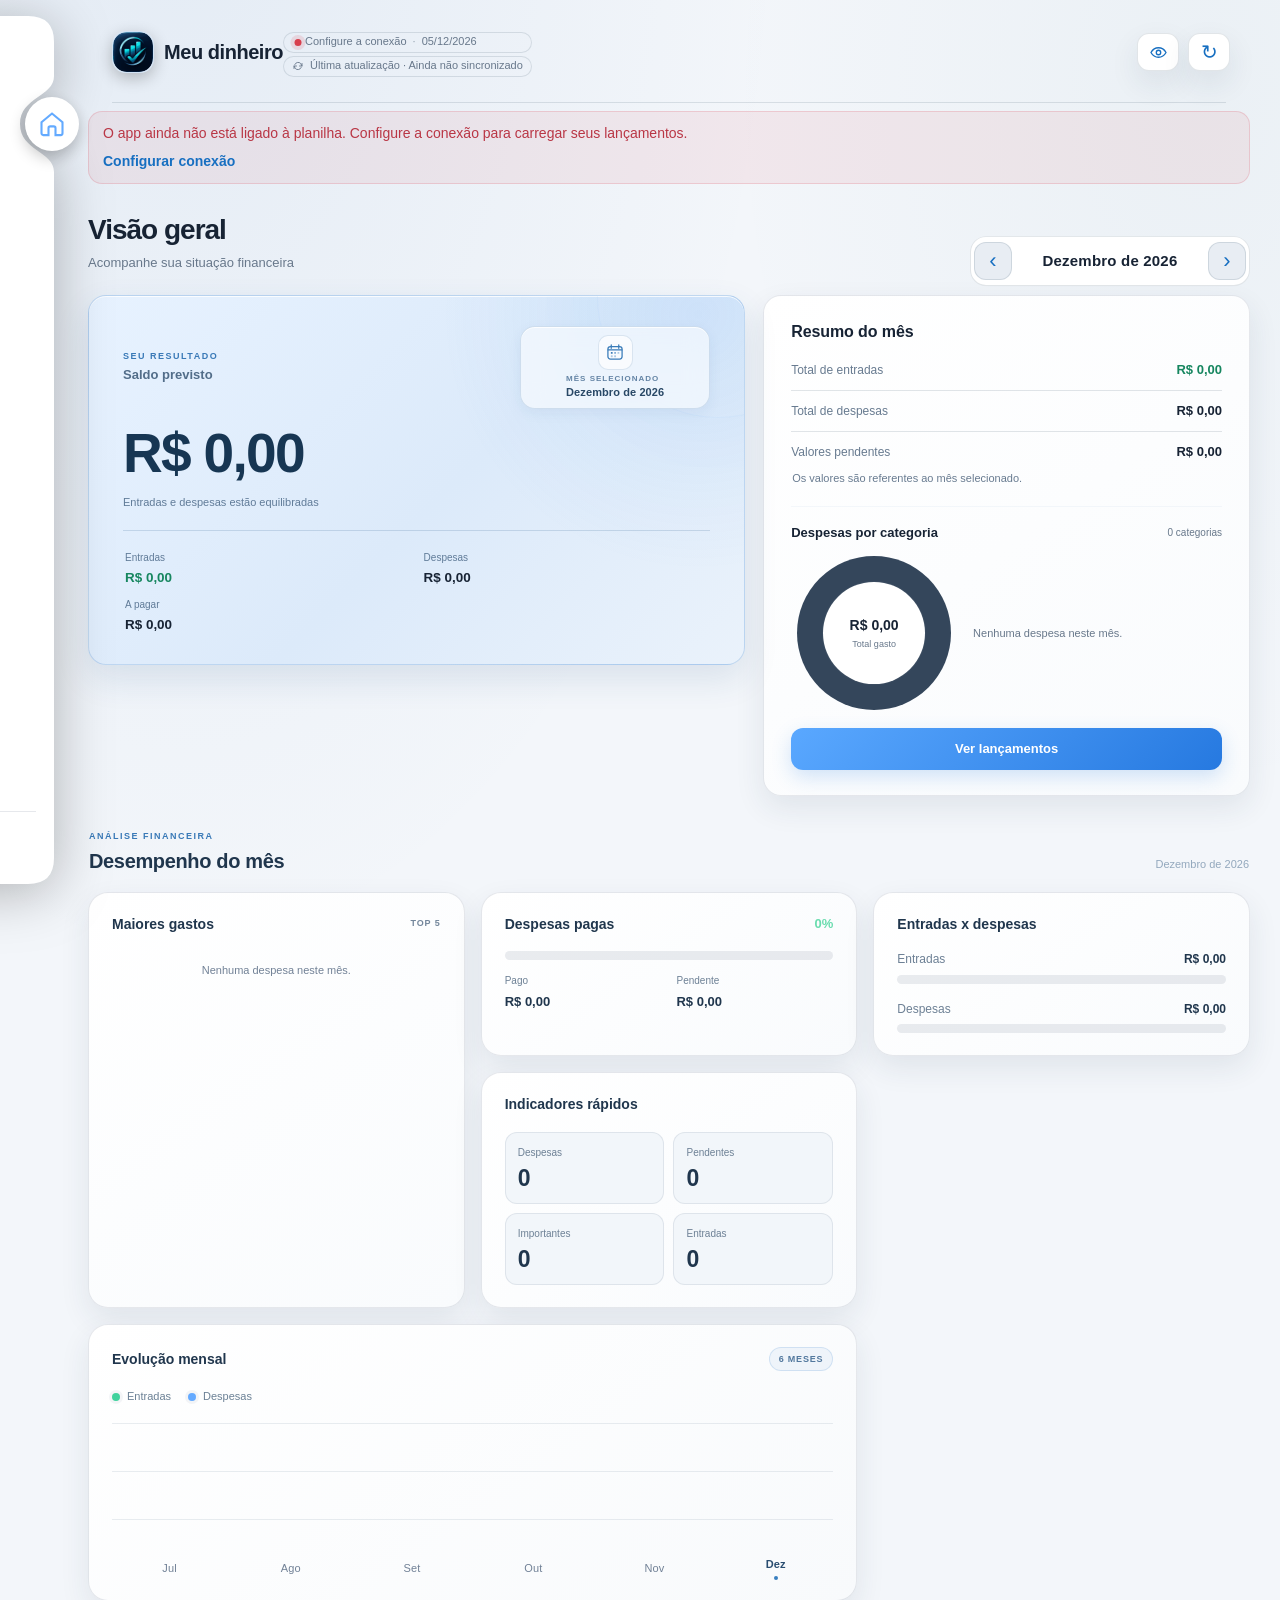
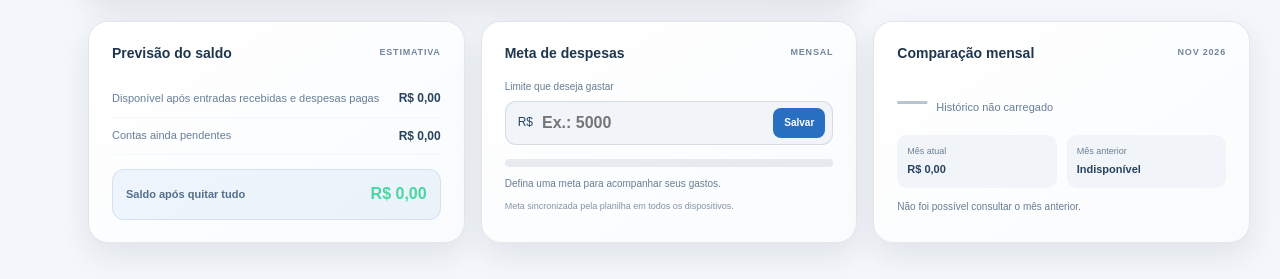
==== commit 7e1333ab: "Bump shared app shell version to 2.15.7" ====
--- a/index.html
+++ b/index.html
@@ -3,9 +3,9 @@
 <html lang="pt-BR">
 <head>
 <meta charset="utf-8">
-<meta name="viewport" content="width=device-width,initial-scale=1,viewport-fit=cover">
+<meta name="viewport" content="width=device-width,initial-scale=1">
 <meta name="theme-color" content="#090e14">
-<meta name="app-version" content="2.15.5">
+<meta name="app-version" content="2.15.7">
 <meta name="apple-mobile-web-app-capable" content="yes">
 <meta name="apple-mobile-web-app-title" content="Meu dinheiro">
 <meta name="apple-mobile-web-app-status-bar-style" content="black">
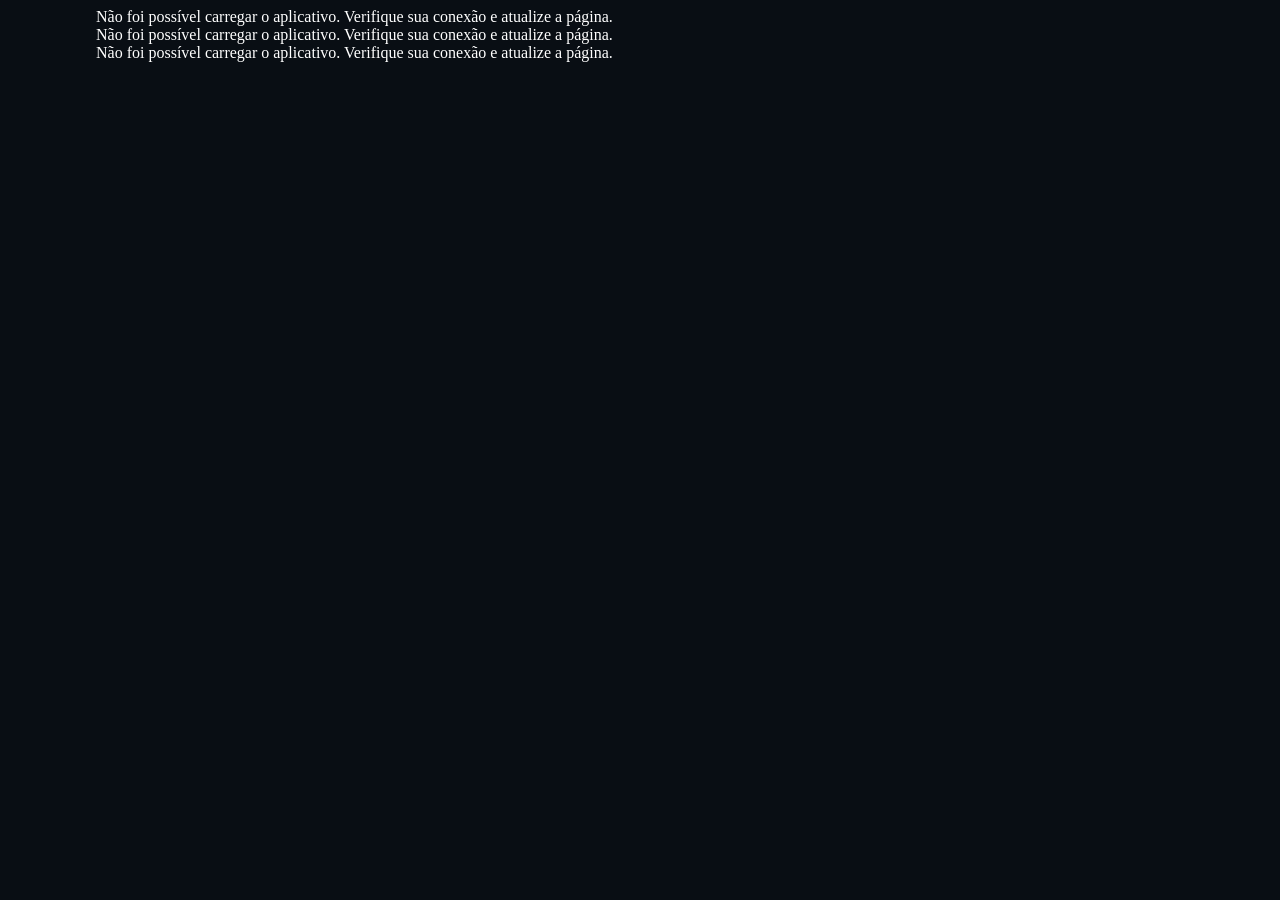
==== commit 65a6e31c: "Ajusta máscara superior do iPhone e sincroniza versões" ====
--- a/index.html
+++ b/index.html
@@ -3,9 +3,9 @@
 <html lang="pt-BR">
 <head>
 <meta charset="utf-8">
-<meta name="viewport" content="width=device-width,initial-scale=1">
+<meta name="viewport" content="width=device-width,initial-scale=1,viewport-fit=cover">
 <meta name="theme-color" content="#090e14">
-<meta name="app-version" content="2.15.7">
+<meta name="app-version" content="2.15.8">
 <meta name="apple-mobile-web-app-capable" content="yes">
 <meta name="apple-mobile-web-app-title" content="Meu dinheiro">
 <meta name="apple-mobile-web-app-status-bar-style" content="black">
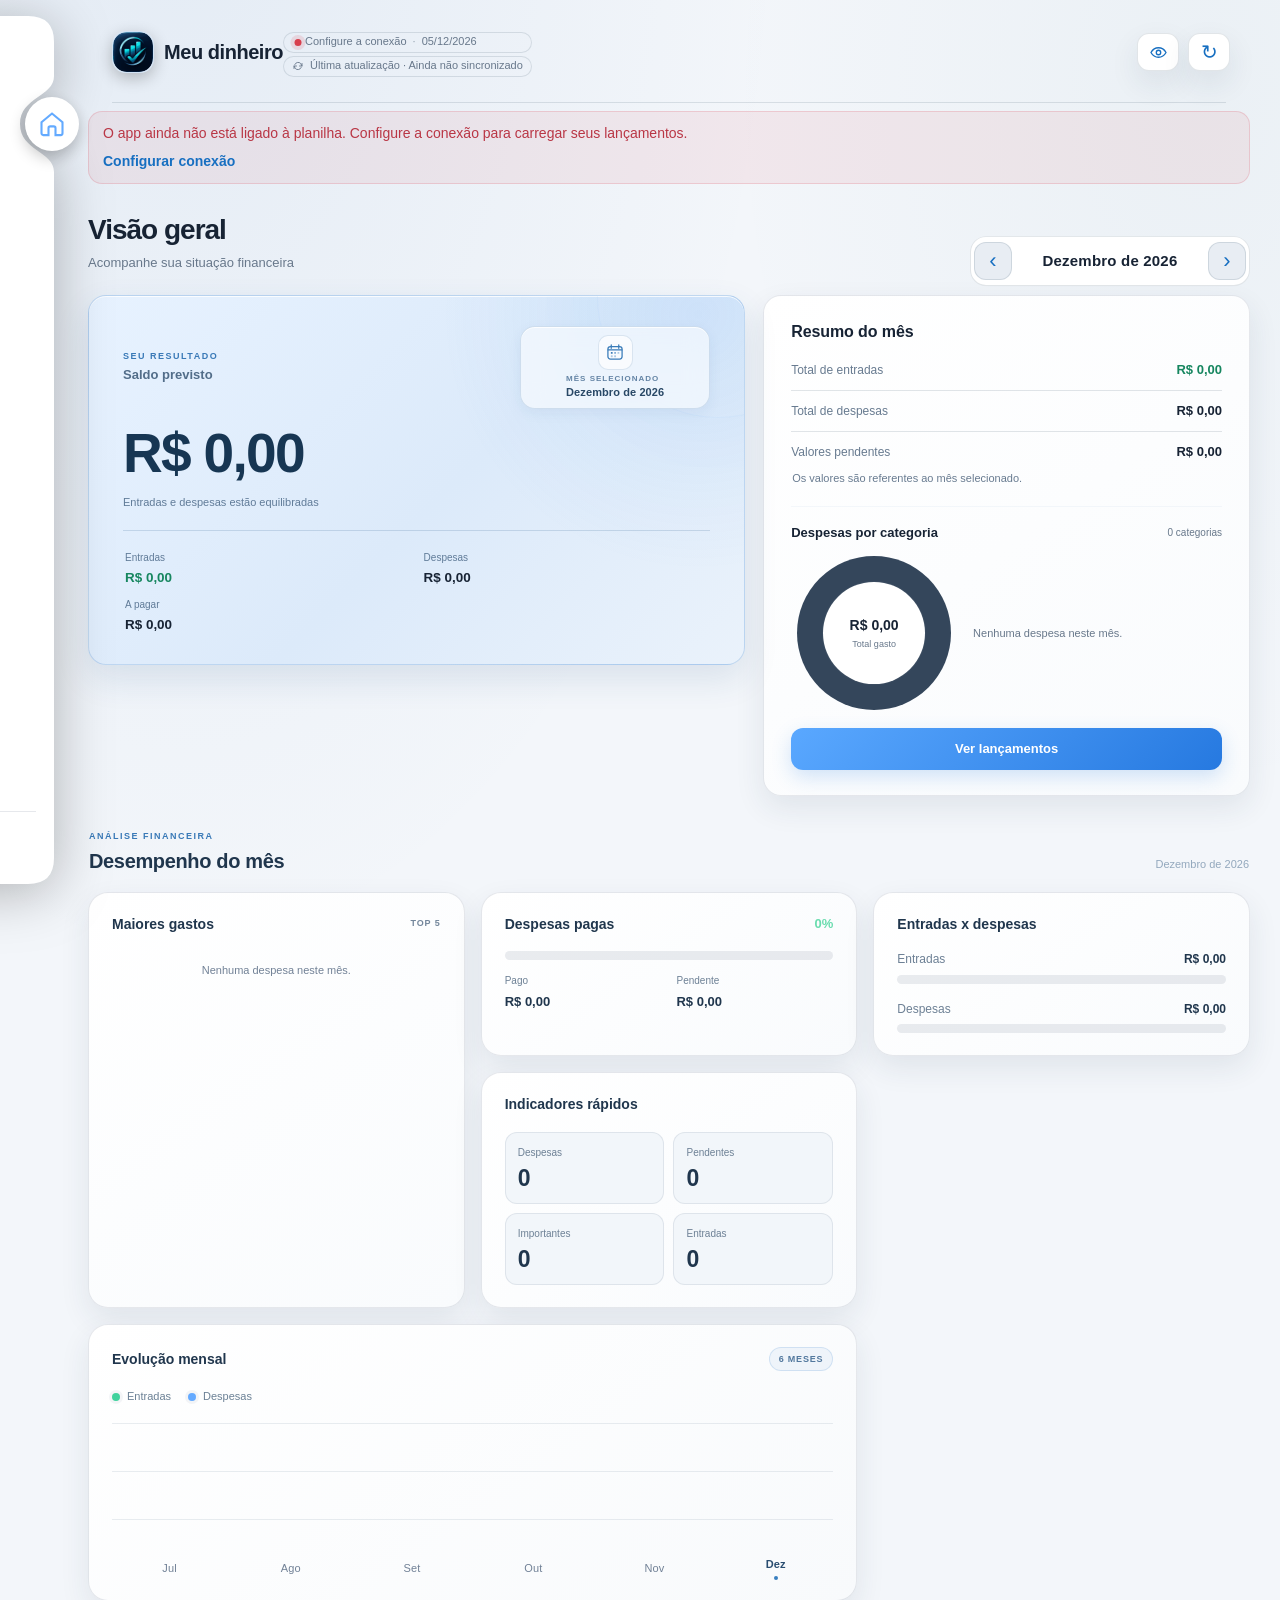
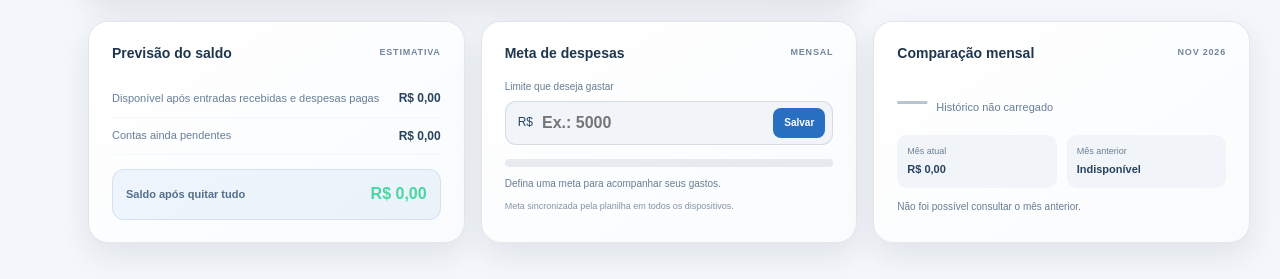
==== commit 5cee1182: "Posiciona feedback abaixo do card mobile" ====
--- a/index.html
+++ b/index.html
@@ -3,9 +3,9 @@
 <html lang="pt-BR">
 <head>
 <meta charset="utf-8">
-<meta name="viewport" content="width=device-width,initial-scale=1,viewport-fit=cover">
+<meta name="viewport" content="width=device-width,initial-scale=1">
 <meta name="theme-color" content="#090e14">
-<meta name="app-version" content="2.15.8">
+<meta name="app-version" content="2.15.11">
 <meta name="apple-mobile-web-app-capable" content="yes">
 <meta name="apple-mobile-web-app-title" content="Meu dinheiro">
 <meta name="apple-mobile-web-app-status-bar-style" content="black">
@@ -86,6 +86,7 @@
   <button class="update-later-button" id="updateLaterBtn" type="button">Depois</button>
   <small class="update-data-note">Seus lançamentos e configurações serão preservados.</small>
  </section>
+ <small class="update-action-feedback" id="updateActionFeedback" aria-live="polite" hidden>Preparando a atualização…</small>
 </div>
 
 <div class="toast" id="toast" role="status"></div>
